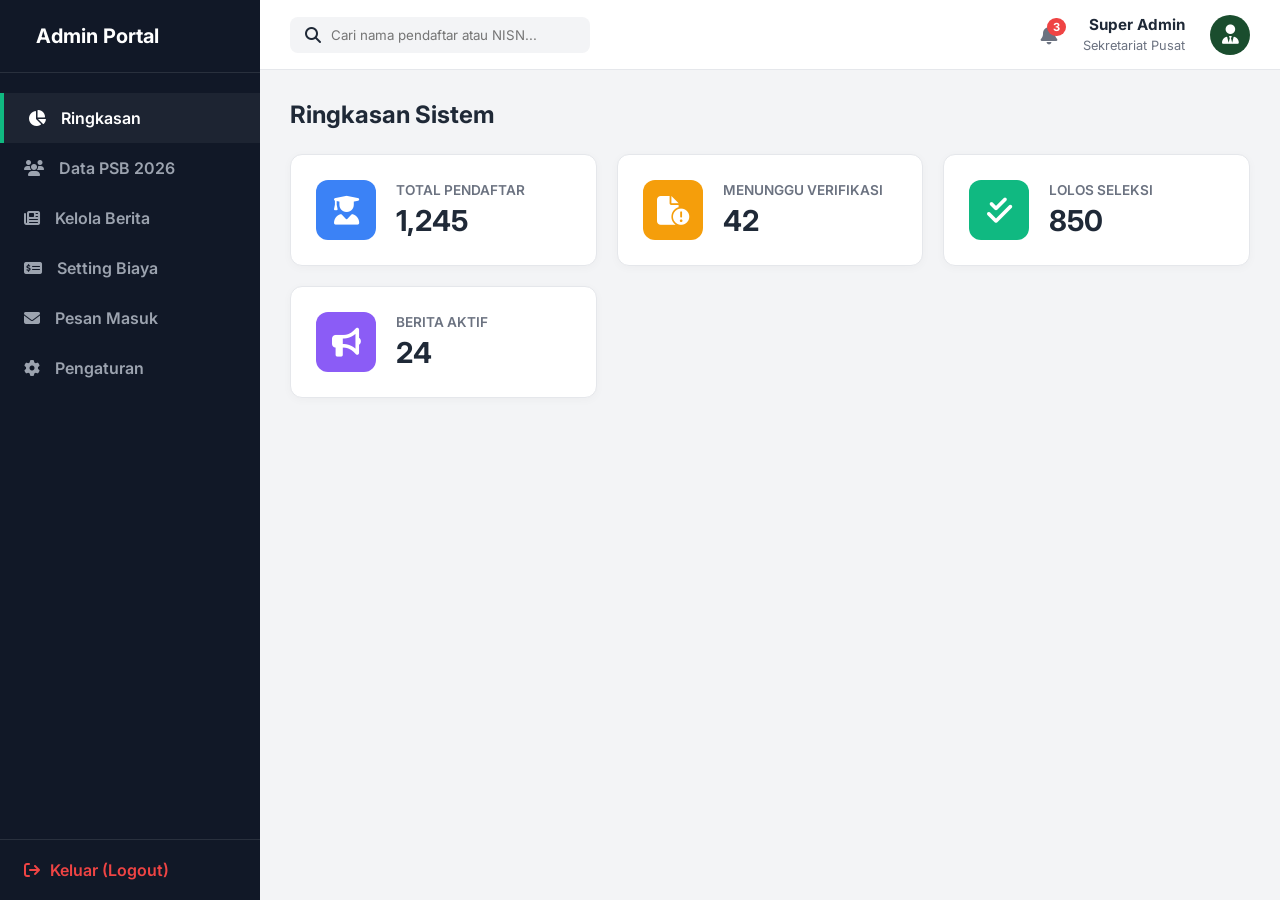
==== dashboard.html @ 9d476c39 "benerinbeberapalagi" ====
<!DOCTYPE html>
<html lang="id">
<head>
    <meta charset="UTF-8">
    <meta name="viewport" content="width=device-width, initial-scale=1.0">
    <title>Dashboard Admin - Syubbanul Wathon</title>
    <!-- Gunakan FontAwesome untuk Ikon -->
    <link rel="stylesheet" href="https://cdnjs.cloudflare.com/ajax/libs/font-awesome/6.4.0/css/all.min.css">
    <link rel="stylesheet" href="styledashboard.css">
    <link href="https://fonts.googleapis.com/css2?family=Inter:wght@400;600;700&display=swap" rel="stylesheet">
</head>
<body>

<!-- SIDEBAR NAVIGASI -->
    <aside class="sidebar">
        <div class="sidebar-brand">
            <i class="fa-solid fa-shield-halal"></i>
            <span>Admin Portal</span>
        </div>
        <ul class="sidebar-menu">
            <!-- Tambahkan data-target sesuai ID modul -->
            <li class="active"><a href="#" data-target="modul-ringkasan"><i class="fa-solid fa-chart-pie"></i> Ringkasan</a></li>
            <li><a href="#" data-target="modul-psb"><i class="fa-solid fa-users"></i> Data PSB 2026</a></li>
            <li><a href="#" data-target="modul-berita"><i class="fa-solid fa-newspaper"></i> Kelola Berita</a></li>
            <li><a href="#" data-target="modul-biaya"><i class="fa-solid fa-money-check-dollar"></i> Setting Biaya</a></li>
            <li><a href="#" data-target="modul-pesan"><i class="fa-solid fa-envelope"></i> Pesan Masuk</a></li>
            <li><a href="#" data-target="modul-pengaturan"><i class="fa-solid fa-gear"></i> Pengaturan</a></li>
        </ul>
        <div class="sidebar-footer">
            <a href="index.html" class="logout-btn"><i class="fa-solid fa-arrow-right-from-bracket"></i> Keluar (Logout)</a>
        </div>
    </aside>

    <!-- AREA KONTEN UTAMA -->
    <main class="main-content">
        <!-- HEADER ATAS TETAP SAMA -->
        <header class="top-header">
            <div class="header-search">
                <i class="fa-solid fa-magnifying-glass"></i>
                <input type="text" placeholder="Cari nama pendaftar atau NISN...">
            </div>
            <div class="header-profile">
                <span class="notification"><i class="fa-solid fa-bell"></i><span class="badge">3</span></span>
                <div class="admin-info">
                    <span class="admin-name">Super Admin</span>
                    <span class="admin-role">Sekretariat Pusat</span>
                </div>
                <div class="admin-avatar">
                    <i class="fa-solid fa-user-tie"></i>
                </div>
            </div>
        </header>

        <!-- AREA MODUL DINAMIS -->
        <div class="dashboard-body">
            
            <!-- MODUL 1: RINGKASAN (DEFAULT TAMPIL) -->
            <div id="modul-ringkasan" class="modul-content active">
                <h2 class="page-title">Ringkasan Sistem</h2>
                <div class="stat-grid">
                    <div class="stat-card">
                        <div class="stat-icon bg-blue"><i class="fa-solid fa-user-graduate"></i></div>
                        <div class="stat-details">
                            <h3>Total Pendaftar</h3>
                            <p class="stat-number">1,245</p>
                        </div>
                    </div>
                    <div class="stat-card">
                        <div class="stat-icon bg-orange"><i class="fa-solid fa-file-circle-exclamation"></i></div>
                        <div class="stat-details">
                            <h3>Menunggu Verifikasi</h3>
                            <p class="stat-number">42</p>
                        </div>
                    </div>
                    <div class="stat-card">
                        <div class="stat-icon bg-green"><i class="fa-solid fa-check-double"></i></div>
                        <div class="stat-details">
                            <h3>Lolos Seleksi</h3>
                            <p class="stat-number">850</p>
                        </div>
                    </div>
                    <div class="stat-card">
                        <div class="stat-icon bg-purple"><i class="fa-solid fa-bullhorn"></i></div>
                        <div class="stat-details">
                            <h3>Berita Aktif</h3>
                            <p class="stat-number">24</p>
                        </div>
                    </div>
                </div>
            </div>

            <!-- MODUL 2: DATA PSB (BERISI TABEL PENDAFTAR) -->
            <div id="modul-psb" class="modul-content">
                <h2 class="page-title">Manajemen Data Pendaftar (PSB)</h2>
                <div class="data-section">
                    <div class="section-header">
                        <h3>Pendaftar Terbaru (PSB)</h3>
                        <button class="btn-export"><i class="fa-solid fa-file-excel"></i> Export Excel</button>
                    </div>
                    <div class="table-responsive">
                        <table class="admin-table">
                            <thead>
                                <tr>
                                    <th>No. Daftar</th>
                                    <th>Nama Calon Santri</th>
                                    <th>Unit Tujuan</th>
                                    <th>Tanggal Daftar</th>
                                    <th>Status Berkas</th>
                                    <th>Aksi</th>
                                </tr>
                            </thead>
                            <tbody>
                                <tr>
                                    <td>#PSB-26001</td>
                                    <td><strong>Ahmad Fauzi</strong></td>
                                    <td>SMK (PPLG)</td>
                                    <td>12 Okt 2026</td>
                                    <td><span class="status-badge status-pending">Menunggu</span></td>
                                    <td><button class="btn-action">Verifikasi</button></td>
                                </tr>
                                <tr>
                                    <td>#PSB-26002</td>
                                    <td><strong>Siti Aminah</strong></td>
                                    <td>SMA (MIPA)</td>
                                    <td>12 Okt 2026</td>
                                    <td><span class="status-badge status-success">Lengkap</span></td>
                                    <td><button class="btn-action btn-view">Lihat</button></td>
                                </tr>
                                <tr>
                                    <td>#PSB-26003</td>
                                    <td><strong>Budi Santoso</strong></td>
                                    <td>MTs</td>
                                    <td>11 Okt 2026</td>
                                    <td><span class="status-badge status-danger">Ditolak</span></td>
                                    <td><button class="btn-action btn-view">Lihat</button></td>
                                </tr>
                            </tbody>
                        </table>
                    </div>
                </div>
            </div>

            <!-- MODUL 3: KELOLA BERITA (KOSONGAN SEMENTARA) -->
            <div id="modul-berita" class="modul-content">
                <h2 class="page-title">Kelola Berita & Pengumuman</h2>
                <div class="data-section">
                    <p>Halaman form input berita akan diletakkan di sini.</p>
                </div>
            </div>

            <!-- MODUL 4: SETTING BIAYA -->
            <div id="modul-biaya" class="modul-content">
                <h2 class="page-title">Pengaturan Biaya Pendidikan</h2>
                <div class="data-section">
                    <p>Tabel atau formulir perubahan rincian biaya pendaftaran akan tampil di sini.</p>
                </div>
            </div>

            <!-- MODUL 5: PESAN MASUK -->
            <div id="modul-pesan" class="modul-content">
                <h2 class="page-title">Kotak Pesan Masuk (Inbox)</h2>
                <div class="data-section">
                    <p>Daftar pesan pertanyaan dari form kontak website utama akan tampil di sini.</p>
                </div>
            </div>

            <!-- MODUL 6: PENGATURAN -->
            <div id="modul-pengaturan" class="modul-content">
                <h2 class="page-title">Pengaturan Sistem</h2>
                <div class="data-section">
                    <p>Form ganti password admin, upload logo, dll.</p>
                </div>
            </div>

        </div>
    </main>
    <!-- HUBUNGKAN FILE JAVASCRIPT DI SINI -->
    <script src="javascriptdashboard.js"></script>
</body>
</html>
---- styledashboard.css ----
/* RESET & VARIABEL DASAR */
* {
    margin: 0;
    padding: 0;
    box-sizing: border-box;
    font-family: 'Inter', sans-serif;
}

:root {
    --primary: #1a4d2e;
    --primary-dark: #133c23;
    --sidebar-bg: #111827;
    --bg-light: #f3f4f6;
    --white: #ffffff;
    --text-main: #1f2937;
    --text-muted: #6b7280;
    --border: #e5e7eb;
}

body {
    display: flex;
    background-color: var(--bg-light);
    color: var(--text-main);
    min-height: 100vh;
}

/* SIDEBAR KIRI */
.sidebar {
    width: 260px;
    background-color: var(--sidebar-bg);
    color: var(--white);
    display: flex;
    flex-direction: column;
    position: fixed;
    height: 100vh;
}

.sidebar-brand {
    padding: 24px;
    font-size: 1.25rem;
    font-weight: 700;
    display: flex;
    align-items: center;
    gap: 12px;
    border-bottom: 1px solid rgba(255,255,255,0.1);
}

.sidebar-brand i { color: #10b981; }

.sidebar-menu {
    list-style: none;
    padding: 20px 0;
    flex: 1;
}

.sidebar-menu li a {
    display: flex;
    align-items: center;
    gap: 15px;
    padding: 15px 24px;
    color: #9ca3af;
    text-decoration: none;
    font-weight: 600;
    transition: 0.3s;
}

.sidebar-menu li a:hover, .sidebar-menu li.active a {
    background-color: rgba(255,255,255,0.05);
    color: var(--white);
    border-left: 4px solid #10b981;
}

.sidebar-footer {
    padding: 20px 24px;
    border-top: 1px solid rgba(255,255,255,0.1);
}

.logout-btn {
    color: #ef4444;
    text-decoration: none;
    font-weight: 600;
    display: flex;
    align-items: center;
    gap: 10px;
}

/* AREA KONTEN KANAN */
.main-content {
    flex: 1;
    margin-left: 260px; /* Memberi ruang untuk sidebar fixed */
    display: flex;
    flex-direction: column;
}

/* HEADER ATAS */
.top-header {
    background-color: var(--white);
    height: 70px;
    padding: 0 30px;
    display: flex;
    justify-content: space-between;
    align-items: center;
    border-bottom: 1px solid var(--border);
}

.header-search {
    display: flex;
    align-items: center;
    gap: 10px;
    background-color: var(--bg-light);
    padding: 10px 15px;
    border-radius: 8px;
    width: 300px;
}

.header-search input {
    border: none;
    background: transparent;
    outline: none;
    width: 100%;
}

.header-profile {
    display: flex;
    align-items: center;
    gap: 25px;
}

.notification {
    position: relative;
    font-size: 1.2rem;
    color: var(--text-muted);
    cursor: pointer;
}

.notification .badge {
    position: absolute;
    top: -5px;
    right: -8px;
    background-color: #ef4444;
    color: white;
    font-size: 0.7rem;
    padding: 2px 6px;
    border-radius: 10px;
    font-weight: bold;
}

.admin-info {
    text-align: right;
}

.admin-name {
    display: block;
    font-weight: 700;
    font-size: 0.95rem;
}

.admin-role {
    font-size: 0.8rem;
    color: var(--text-muted);
}

.admin-avatar {
    width: 40px;
    height: 40px;
    background-color: var(--primary);
    color: white;
    border-radius: 50%;
    display: flex;
    align-items: center;
    justify-content: center;
    font-size: 1.2rem;
}

/* KONTEN DASHBOARD UTAMA */
.dashboard-body {
    padding: 30px;
}

.page-title {
    margin-bottom: 25px;
    color: var(--text-main);
}

/* KARTU STATISTIK */
.stat-grid {
    display: grid;
    grid-template-columns: repeat(auto-fit, minmax(240px, 1fr));
    gap: 20px;
    margin-bottom: 30px;
}

.stat-card {
    background-color: var(--white);
    padding: 25px;
    border-radius: 12px;
    display: flex;
    align-items: center;
    gap: 20px;
    box-shadow: 0 2px 10px rgba(0,0,0,0.03);
    border: 1px solid var(--border);
}

.stat-icon {
    width: 60px;
    height: 60px;
    border-radius: 12px;
    display: flex;
    align-items: center;
    justify-content: center;
    font-size: 1.8rem;
    color: white;
}

.bg-blue { background-color: #3b82f6; }
.bg-orange { background-color: #f59e0b; }
.bg-green { background-color: #10b981; }
.bg-purple { background-color: #8b5cf6; }

.stat-details h3 {
    font-size: 0.85rem;
    color: var(--text-muted);
    font-weight: 600;
    text-transform: uppercase;
}

.stat-number {
    font-size: 1.8rem;
    font-weight: 700;
    color: var(--text-main);
    margin-top: 5px;
}

/* TABEL DATA */
.data-section {
    background-color: var(--white);
    border-radius: 12px;
    padding: 25px;
    box-shadow: 0 2px 10px rgba(0,0,0,0.03);
    border: 1px solid var(--border);
}

.section-header {
    display: flex;
    justify-content: space-between;
    align-items: center;
    margin-bottom: 20px;
}

.btn-export {
    background-color: #10b981;
    color: white;
    border: none;
    padding: 8px 16px;
    border-radius: 6px;
    cursor: pointer;
    font-weight: 600;
}

.table-responsive {
    overflow-x: auto;
}

.admin-table {
    width: 100%;
    border-collapse: collapse;
}

.admin-table th, .admin-table td {
    padding: 15px;
    text-align: left;
    border-bottom: 1px solid var(--border);
}

.admin-table th {
    background-color: var(--bg-light);
    color: var(--text-muted);
    font-size: 0.85rem;
    text-transform: uppercase;
}

.status-badge {
    padding: 5px 12px;
    border-radius: 20px;
    font-size: 0.8rem;
    font-weight: 600;
}

.status-pending { background-color: #fef3c7; color: #d97706; }
.status-success { background-color: #d1fae5; color: #059669; }
.status-danger { background-color: #fee2e2; color: #dc2626; }

.btn-action {
    background-color: var(--primary);
    color: white;
    border: none;
    padding: 6px 12px;
    border-radius: 6px;
    cursor: pointer;
    font-size: 0.85rem;
}

.btn-view { background-color: #3b82f6; }

/* ============================
   STYLING MODUL DINAMIS (SPA)
   ============================ */
.modul-content {
    display: none; /* Sembunyikan semua modul secara bawaan */
    animation: fadeIn 0.3s ease-in-out; /* Animasi transisi halus saat pindah menu */
}

/* Modul yang aktif akan ditampilkan */
.modul-content.active {
    display: block;
}

@keyframes fadeIn {
    from { opacity: 0; transform: translateY(10px); }
    to { opacity: 1; transform: translateY(0); }
}
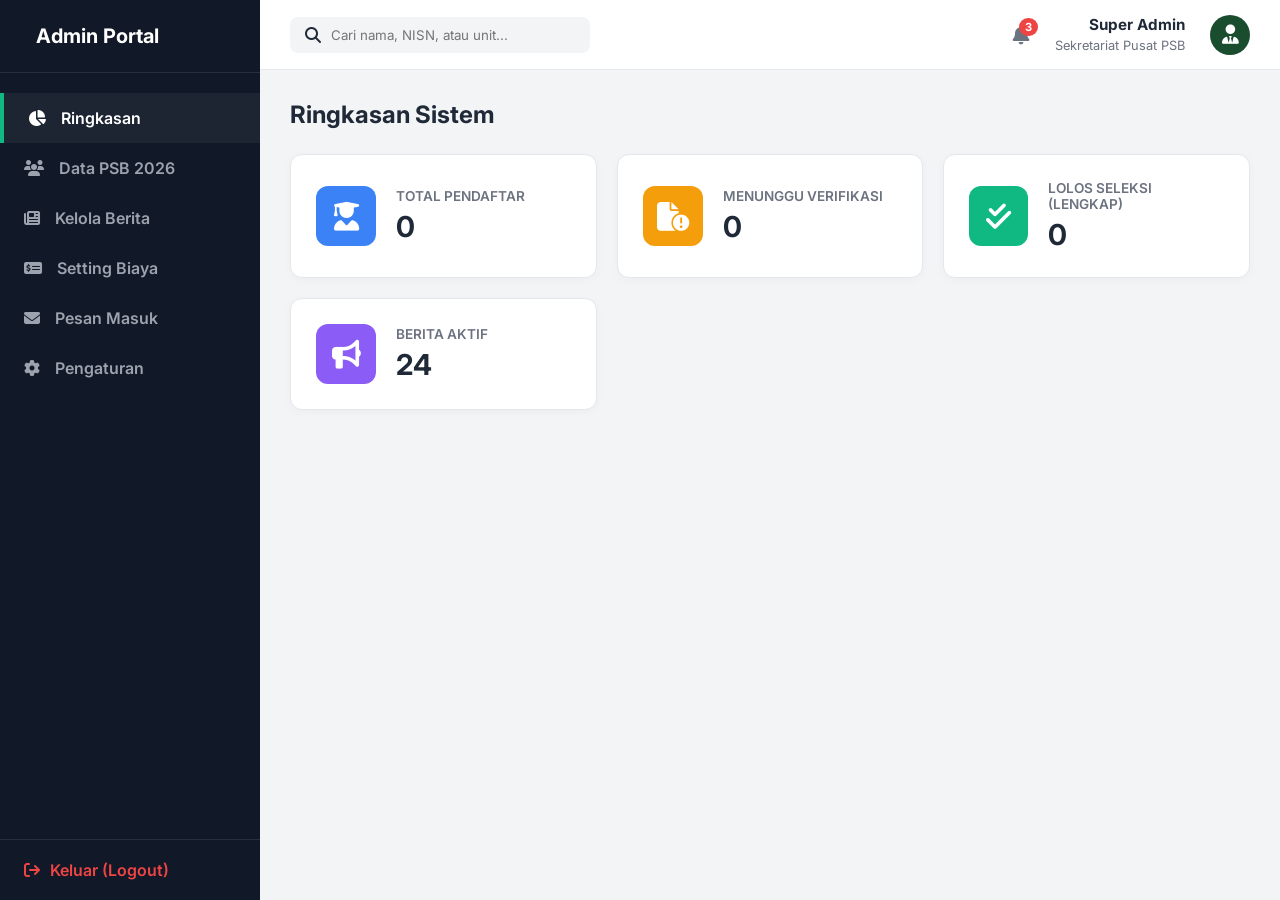
==== commit 7b3b332a: "nambahinbeberapaja" ====
--- a/dashboard.html
+++ b/dashboard.html
@@ -4,21 +4,23 @@
     <meta charset="UTF-8">
     <meta name="viewport" content="width=device-width, initial-scale=1.0">
     <title>Dashboard Admin - Syubbanul Wathon</title>
-    <!-- Gunakan FontAwesome untuk Ikon -->
+    <!-- FontAwesome untuk Ikon & Google Fonts -->
     <link rel="stylesheet" href="https://cdnjs.cloudflare.com/ajax/libs/font-awesome/6.4.0/css/all.min.css">
     <link rel="stylesheet" href="styledashboard.css">
     <link href="https://fonts.googleapis.com/css2?family=Inter:wght@400;600;700&display=swap" rel="stylesheet">
 </head>
 <body>
 
-<!-- SIDEBAR NAVIGASI -->
+    <!-- ========================================================================= -->
+    <!-- KOMENTAR: SIDEBAR NAVIGASI ADMIN (SPA SWITCHER) -->
+    <!-- Menu samping menggunakan atribut data-target untuk berpindah modul tanpa reload. -->
+    <!-- ========================================================================= -->
     <aside class="sidebar">
         <div class="sidebar-brand">
             <i class="fa-solid fa-shield-halal"></i>
             <span>Admin Portal</span>
         </div>
         <ul class="sidebar-menu">
-            <!-- Tambahkan data-target sesuai ID modul -->
             <li class="active"><a href="#" data-target="modul-ringkasan"><i class="fa-solid fa-chart-pie"></i> Ringkasan</a></li>
             <li><a href="#" data-target="modul-psb"><i class="fa-solid fa-users"></i> Data PSB 2026</a></li>
             <li><a href="#" data-target="modul-berita"><i class="fa-solid fa-newspaper"></i> Kelola Berita</a></li>
@@ -31,19 +33,22 @@
         </div>
     </aside>
 
+    <!-- ========================================================================= -->
     <!-- AREA KONTEN UTAMA -->
+    <!-- ========================================================================= -->
     <main class="main-content">
-        <!-- HEADER ATAS TETAP SAMA -->
+        <!-- HEADER ATAS DENGAN INPUT PENCARIAN REAL-TIME -->
         <header class="top-header">
             <div class="header-search">
                 <i class="fa-solid fa-magnifying-glass"></i>
-                <input type="text" placeholder="Cari nama pendaftar atau NISN...">
+                <!-- KOMENTAR: Input pencarian terhubung dengan event keyup di javascriptdashboard.js -->
+                <input type="text" id="searchInput" placeholder="Cari nama, NISN, atau unit...">
             </div>
             <div class="header-profile">
-                <span class="notification"><i class="fa-solid fa-bell"></i><span class="badge">3</span></span>
+                <span class="notification"><i class="fa-solid fa-bell"></i><span class="badge" id="notifBadge">3</span></span>
                 <div class="admin-info">
                     <span class="admin-name">Super Admin</span>
-                    <span class="admin-role">Sekretariat Pusat</span>
+                    <span class="admin-role">Sekretariat Pusat PSB</span>
                 </div>
                 <div class="admin-avatar">
                     <i class="fa-solid fa-user-tie"></i>
@@ -54,7 +59,9 @@
         <!-- AREA MODUL DINAMIS -->
         <div class="dashboard-body">
             
-            <!-- MODUL 1: RINGKASAN (DEFAULT TAMPIL) -->
+            <!-- ========================================================================= -->
+            <!-- MODUL 1: RINGKASAN STATISTIK (DAPAT DATA DARI XAMPP / MYSQL) -->
+            <!-- ========================================================================= -->
             <div id="modul-ringkasan" class="modul-content active">
                 <h2 class="page-title">Ringkasan Sistem</h2>
                 <div class="stat-grid">
@@ -62,21 +69,22 @@
                         <div class="stat-icon bg-blue"><i class="fa-solid fa-user-graduate"></i></div>
                         <div class="stat-details">
                             <h3>Total Pendaftar</h3>
-                            <p class="stat-number">1,245</p>
+                            <!-- KOMENTAR: Angka statistik diperbarui otomatis oleh fetch api_dashboard.php?action=stats -->
+                            <p class="stat-number" id="statTotal">...</p>
                         </div>
                     </div>
                     <div class="stat-card">
                         <div class="stat-icon bg-orange"><i class="fa-solid fa-file-circle-exclamation"></i></div>
                         <div class="stat-details">
                             <h3>Menunggu Verifikasi</h3>
-                            <p class="stat-number">42</p>
+                            <p class="stat-number" id="statMenunggu">...</p>
                         </div>
                     </div>
                     <div class="stat-card">
                         <div class="stat-icon bg-green"><i class="fa-solid fa-check-double"></i></div>
                         <div class="stat-details">
-                            <h3>Lolos Seleksi</h3>
-                            <p class="stat-number">850</p>
+                            <h3>Lolos Seleksi (Lengkap)</h3>
+                            <p class="stat-number" id="statLolos">...</p>
                         </div>
                     </div>
                     <div class="stat-card">
@@ -89,14 +97,26 @@
                 </div>
             </div>
 
-            <!-- MODUL 2: DATA PSB (BERISI TABEL PENDAFTAR) -->
+            <!-- ========================================================================= -->
+            <!-- MODUL 2: MANAJEMEN DATA PENDAFTAR (PSB) TERHUBUNG MYSQL -->
+            <!-- ========================================================================= -->
             <div id="modul-psb" class="modul-content">
                 <h2 class="page-title">Manajemen Data Pendaftar (PSB)</h2>
                 <div class="data-section">
                     <div class="section-header">
                         <h3>Pendaftar Terbaru (PSB)</h3>
-                        <button class="btn-export"><i class="fa-solid fa-file-excel"></i> Export Excel</button>
-                    </div>
+                        <div style="display: flex; gap: 10px;">
+                            <!-- KOMENTAR: Tombol Refresh Data langsung memuat ulang data terbaru dari database -->
+                            <button class="btn-action" id="btnRefresh" style="background-color: #64748b;" title="Muat Ulang Data">
+                                <i class="fa-solid fa-arrows-rotate"></i> Refresh
+                            </button>
+                            <!-- KOMENTAR: Tombol Export Excel memicu unduhan file CSV/Excel langsung dari server backend -->
+                            <button class="btn-export" id="btnExport">
+                                <i class="fa-solid fa-file-excel"></i> Export Excel
+                            </button>
+                        </div>
+                    </div>
+
                     <div class="table-responsive">
                         <table class="admin-table">
                             <thead>
@@ -109,30 +129,12 @@
                                     <th>Aksi</th>
                                 </tr>
                             </thead>
-                            <tbody>
+                            <!-- KOMENTAR: tbody diisi secara dinamis oleh javascriptdashboard.js dari data database -->
+                            <tbody id="tabelPendaftarBody">
                                 <tr>
-                                    <td>#PSB-26001</td>
-                                    <td><strong>Ahmad Fauzi</strong></td>
-                                    <td>SMK (PPLG)</td>
-                                    <td>12 Okt 2026</td>
-                                    <td><span class="status-badge status-pending">Menunggu</span></td>
-                                    <td><button class="btn-action">Verifikasi</button></td>
-                                </tr>
-                                <tr>
-                                    <td>#PSB-26002</td>
-                                    <td><strong>Siti Aminah</strong></td>
-                                    <td>SMA (MIPA)</td>
-                                    <td>12 Okt 2026</td>
-                                    <td><span class="status-badge status-success">Lengkap</span></td>
-                                    <td><button class="btn-action btn-view">Lihat</button></td>
-                                </tr>
-                                <tr>
-                                    <td>#PSB-26003</td>
-                                    <td><strong>Budi Santoso</strong></td>
-                                    <td>MTs</td>
-                                    <td>11 Okt 2026</td>
-                                    <td><span class="status-badge status-danger">Ditolak</span></td>
-                                    <td><button class="btn-action btn-view">Lihat</button></td>
+                                    <td colspan="6" style="text-align: center; padding: 25px; color: var(--text-muted);">
+                                        <i class="fa-solid fa-spinner fa-spin"></i> Memuat data pendaftar dari MySQL...
+                                    </td>
                                 </tr>
                             </tbody>
                         </table>
@@ -140,41 +142,127 @@
                 </div>
             </div>
 
-            <!-- MODUL 3: KELOLA BERITA (KOSONGAN SEMENTARA) -->
+            <!-- MODUL 3: KELOLA BERITA (PLACEHOLDER) -->
             <div id="modul-berita" class="modul-content">
                 <h2 class="page-title">Kelola Berita & Pengumuman</h2>
                 <div class="data-section">
-                    <p>Halaman form input berita akan diletakkan di sini.</p>
-                </div>
-            </div>
-
-            <!-- MODUL 4: SETTING BIAYA -->
+                    <p style="color: var(--text-muted);"><i class="fa-solid fa-info-circle"></i> Modul pengelolaan postingan berita pesantren.</p>
+                </div>
+            </div>
+
+            <!-- MODUL 4: SETTING BIAYA (PLACEHOLDER) -->
             <div id="modul-biaya" class="modul-content">
                 <h2 class="page-title">Pengaturan Biaya Pendidikan</h2>
                 <div class="data-section">
-                    <p>Tabel atau formulir perubahan rincian biaya pendaftaran akan tampil di sini.</p>
-                </div>
-            </div>
-
-            <!-- MODUL 5: PESAN MASUK -->
+                    <p style="color: var(--text-muted);"><i class="fa-solid fa-info-circle"></i> Modul pengaturan besaran biaya pendaftaran dan infaq asrama.</p>
+                </div>
+            </div>
+
+            <!-- MODUL 5: PESAN MASUK (PLACEHOLDER) -->
             <div id="modul-pesan" class="modul-content">
                 <h2 class="page-title">Kotak Pesan Masuk (Inbox)</h2>
                 <div class="data-section">
-                    <p>Daftar pesan pertanyaan dari form kontak website utama akan tampil di sini.</p>
-                </div>
-            </div>
-
-            <!-- MODUL 6: PENGATURAN -->
+                    <p style="color: var(--text-muted);"><i class="fa-solid fa-info-circle"></i> Modul penampung pesan kontak dan pertanyaan dari pengunjung web.</p>
+                </div>
+            </div>
+
+            <!-- MODUL 6: PENGATURAN (PLACEHOLDER) -->
             <div id="modul-pengaturan" class="modul-content">
                 <h2 class="page-title">Pengaturan Sistem</h2>
                 <div class="data-section">
-                    <p>Form ganti password admin, upload logo, dll.</p>
+                    <p style="color: var(--text-muted);"><i class="fa-solid fa-info-circle"></i> Modul konfigurasi sistem dan manajemen profil admin.</p>
                 </div>
             </div>
 
         </div>
     </main>
-    <!-- HUBUNGKAN FILE JAVASCRIPT DI SINI -->
+
+    <!-- ========================================================================= -->
+    <!-- KOMENTAR: MODAL DETAIL LENGKAP BIODATA SANTRI -->
+    <!-- Muncul saat admin menekan tombol 'Lihat' di tabel pendaftar. -->
+    <!-- ========================================================================= -->
+    <div class="modal" id="modalDetailPendaftar" role="dialog" aria-modal="true" aria-hidden="true">
+        <div class="modal-content">
+            <button class="modal-close" id="btnCloseDetail" aria-label="Tutup Detail">&times;</button>
+            <div class="modal-header">
+                <h3><i class="fa-solid fa-id-card" style="color: #10b981;"></i> Biodata Calon Santri</h3>
+            </div>
+            
+            <table class="detail-table">
+                <tbody>
+                    <tr>
+                        <td>Nomor Registrasi:</td>
+                        <td><strong id="detNoDaftar">-</strong></td>
+                    </tr>
+                    <tr>
+                        <td>Nama Lengkap:</td>
+                        <td><strong id="detNama">-</strong></td>
+                    </tr>
+                    <tr>
+                        <td>Unit Tujuan:</td>
+                        <td><span id="detSekolah">-</span></td>
+                    </tr>
+                    <tr>
+                        <td>Jurusan / Peminatan:</td>
+                        <td><span id="detJurusan">-</span></td>
+                    </tr>
+                    <tr>
+                        <td>NISN:</td>
+                        <td><span id="detNisn">-</span></td>
+                    </tr>
+                    <tr>
+                        <td>NIK / No. KK:</td>
+                        <td><span id="detNik">-</span></td>
+                    </tr>
+                    <tr>
+                        <td>Jenis Kelamin:</td>
+                        <td><span id="detGender">-</span></td>
+                    </tr>
+                    <tr>
+                        <td>No. WhatsApp:</td>
+                        <td><span id="detNoHp">-</span></td>
+                    </tr>
+                    <tr>
+                        <td>Alamat Domisili:</td>
+                        <td><span id="detAlamat">-</span></td>
+                    </tr>
+                    <tr>
+                        <td>Status Berkas:</td>
+                        <td><span id="detStatusBadge" class="status-badge status-pending">Menunggu</span></td>
+                    </tr>
+                    <tr>
+                        <td>Berkas Transkrip:</td>
+                        <td>
+                            <a href="#" id="detLinkTranskrip" target="_blank" class="file-link">
+                                <i class="fa-solid fa-file-pdf"></i> Buka Transkrip Nilai
+                            </a>
+                        </td>
+                    </tr>
+                    <tr>
+                        <td>Berkas SKL / Ijazah:</td>
+                        <td>
+                            <a href="#" id="detLinkIjazah" target="_blank" class="file-link">
+                                <i class="fa-solid fa-file-pdf"></i> Buka Ijazah / SKL
+                            </a>
+                        </td>
+                    </tr>
+                </tbody>
+            </table>
+
+            <!-- Tombol Aksi Verifikasi / Tolak Status dari Modal -->
+            <div class="modal-actions">
+                <button type="button" class="btn-reject" id="btnModalTolak">
+                    <i class="fa-solid fa-ban"></i> Tolak Berkas
+                </button>
+                <button type="button" class="btn-approve" id="btnModalSetujui">
+                    <i class="fa-solid fa-check"></i> Verifikasi (Lengkap)
+                </button>
+                <button type="button" class="btn-close-modal" id="btnModalTutup">Tutup</button>
+            </div>
+        </div>
+    </div>
+
+    <!-- Script JavaScript Dashboard -->
     <script src="javascriptdashboard.js"></script>
 </body>
-</html>+</html>
--- a/styledashboard.css
+++ b/styledashboard.css
@@ -318,4 +318,155 @@
 @keyframes fadeIn {
     from { opacity: 0; transform: translateY(10px); }
     to { opacity: 1; transform: translateY(0); }
+}
+
+/* =========================================================================
+   KOMENTAR: STYLING MODAL DETAIL PENDAFTAR (XAMPP BACKEND INTEGRATION)
+   =========================================================================
+   Digunakan untuk menampilkan biodata lengkap santri saat admin menekan tombol
+   'Lihat' di tabel pendaftar, mencakup NISN, NIK, No WA, alamat, dan link berkas.
+   ========================================================================= */
+.modal {
+    display: none;
+    position: fixed;
+    top: 0;
+    left: 0;
+    width: 100%;
+    height: 100%;
+    background-color: rgba(17, 24, 39, 0.65);
+    backdrop-filter: blur(4px);
+    z-index: 9999;
+    justify-content: center;
+    align-items: center;
+    padding: 20px;
+}
+
+.modal.open {
+    display: flex;
+}
+
+.modal-content {
+    background-color: var(--white);
+    border-radius: 12px;
+    max-width: 650px;
+    width: 100%;
+    padding: 30px;
+    position: relative;
+    box-shadow: 0 20px 40px rgba(0,0,0,0.2);
+    max-height: 90vh;
+    overflow-y: auto;
+    animation: scaleModal 0.25s ease;
+}
+
+@keyframes scaleModal {
+    from { opacity: 0; transform: scale(0.94); }
+    to { opacity: 1; transform: scale(1); }
+}
+
+.modal-close {
+    position: absolute;
+    top: 15px;
+    right: 20px;
+    font-size: 1.8rem;
+    background: none;
+    border: none;
+    cursor: pointer;
+    color: var(--text-muted);
+}
+
+.modal-close:hover {
+    color: #ef4444;
+}
+
+.modal-header {
+    border-bottom: 1px solid var(--border);
+    padding-bottom: 15px;
+    margin-bottom: 20px;
+}
+
+.modal-header h3 {
+    font-size: 1.25rem;
+    color: var(--text-main);
+    display: flex;
+    align-items: center;
+    gap: 10px;
+}
+
+.detail-table {
+    width: 100%;
+    border-collapse: collapse;
+    margin-bottom: 20px;
+}
+
+.detail-table tr td {
+    padding: 10px 12px;
+    border-bottom: 1px solid var(--border);
+    font-size: 0.9rem;
+}
+
+.detail-table tr td:first-child {
+    font-weight: 600;
+    color: var(--text-muted);
+    width: 35%;
+}
+
+.detail-table tr td:last-child {
+    color: var(--text-main);
+    font-weight: 500;
+}
+
+.file-link {
+    display: inline-flex;
+    align-items: center;
+    gap: 6px;
+    color: #3b82f6;
+    text-decoration: none;
+    font-weight: 600;
+    padding: 4px 10px;
+    border-radius: 6px;
+    background-color: #eff6ff;
+    transition: 0.2s;
+}
+
+.file-link:hover {
+    background-color: #dbeafe;
+    text-decoration: underline;
+}
+
+.modal-actions {
+    display: flex;
+    justify-content: flex-end;
+    gap: 12px;
+    border-top: 1px solid var(--border);
+    padding-top: 20px;
+}
+
+.btn-reject {
+    background-color: #ef4444;
+    color: white;
+    border: none;
+    padding: 8px 16px;
+    border-radius: 6px;
+    cursor: pointer;
+    font-weight: 600;
+}
+
+.btn-approve {
+    background-color: #10b981;
+    color: white;
+    border: none;
+    padding: 8px 16px;
+    border-radius: 6px;
+    cursor: pointer;
+    font-weight: 600;
+}
+
+.btn-close-modal {
+    background-color: var(--border);
+    color: var(--text-main);
+    border: none;
+    padding: 8px 16px;
+    border-radius: 6px;
+    cursor: pointer;
+    font-weight: 600;
 }
